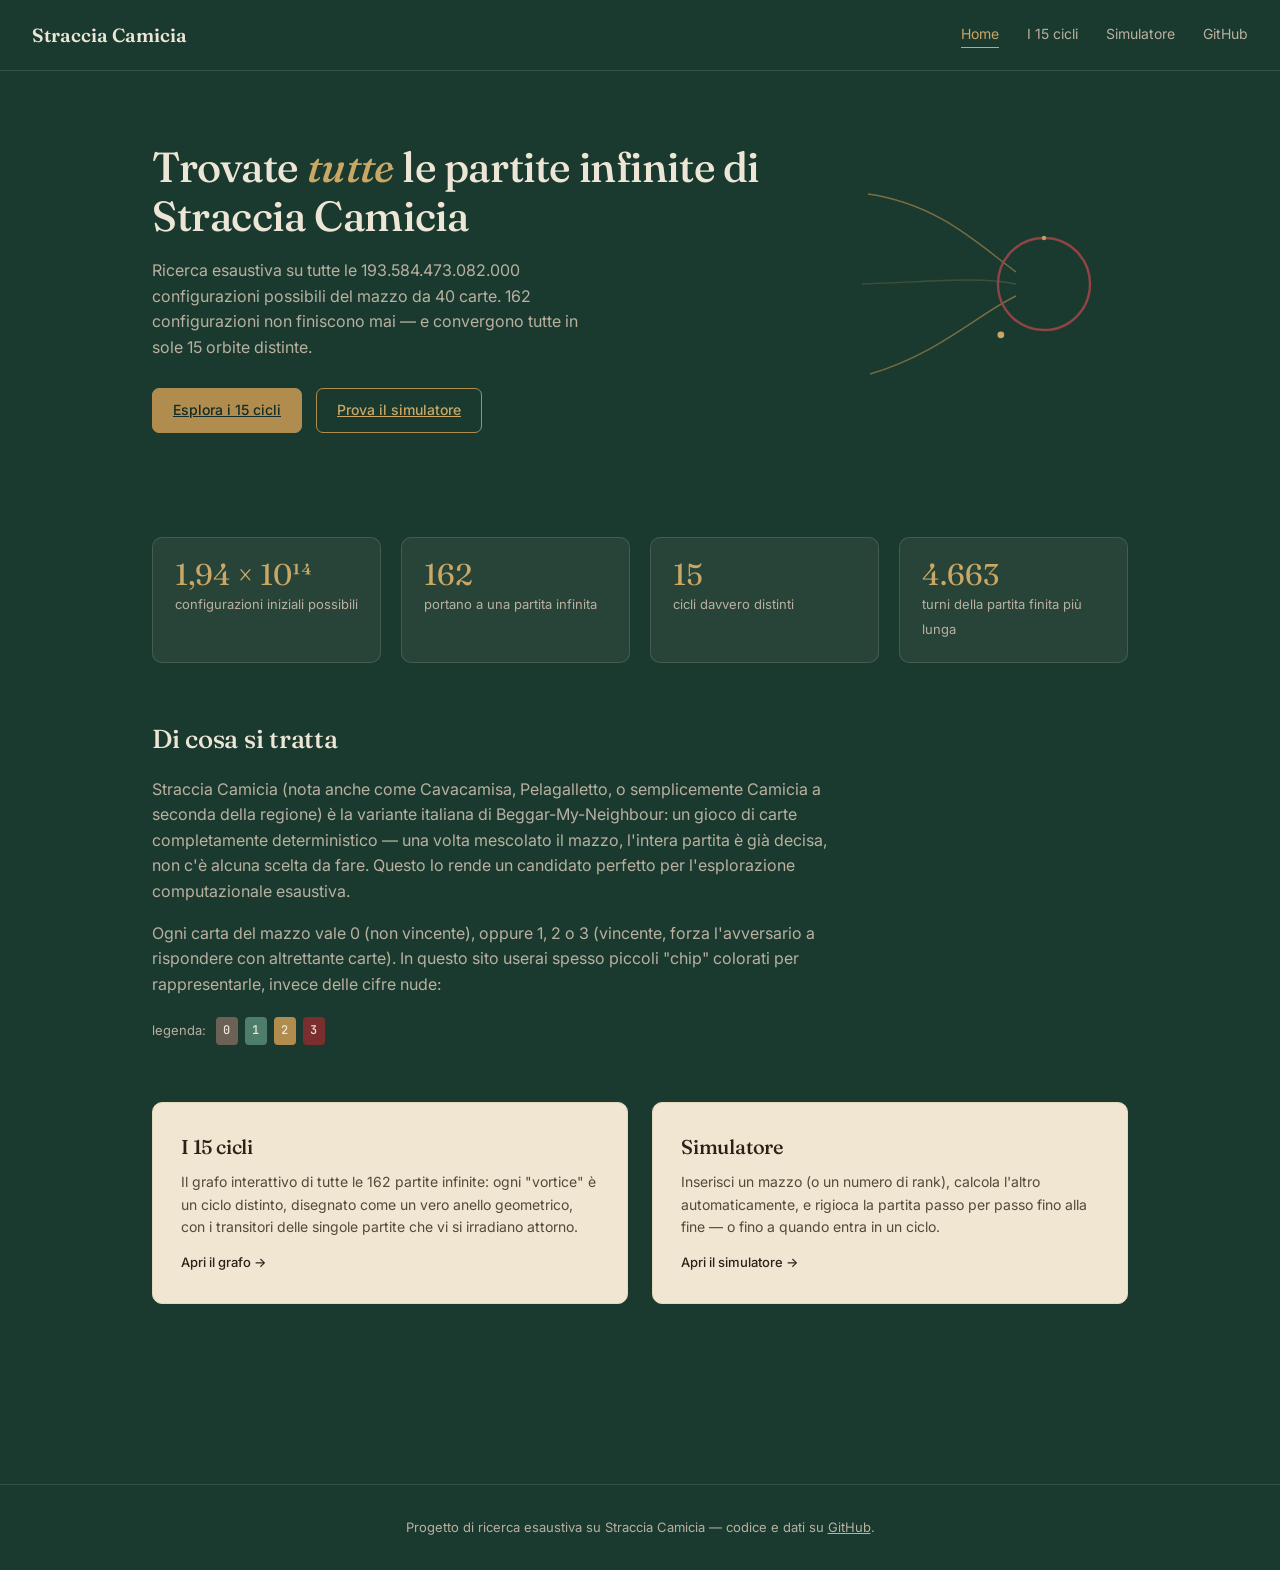
==== docs/index.html @ 40fefd74 "rename directory, edit graph description" ====
<!DOCTYPE html>
<html lang="it">
<head>
<meta charset="UTF-8">
<meta name="viewport" content="width=device-width, initial-scale=1">
<title>Straccia Camicia — tutte le partite infinite</title>
<link rel="stylesheet" href="css/style.css">
<style>
    .hero {
        display: flex;
        align-items: center;
        gap: 48px;
        padding: 72px 0 56px;
        flex-wrap: wrap;
    }
    .hero-text { flex: 1; min-width: 320px; }
    .hero-text h1 {
        font-size: 42px;
        line-height: 1.15;
        margin-bottom: 18px;
    }
    .hero-text h1 em { font-style: italic; color: var(--brass-bright); }
    .hero-text p { color: var(--cream-dim); font-size: 16px; max-width: 46ch; }
    .hero-cta { display: flex; gap: 14px; margin-top: 28px; flex-wrap: wrap; }

    .hero-viz { flex-shrink: 0; }

    .stats-row {
        display: grid;
        grid-template-columns: repeat(auto-fit, minmax(180px, 1fr));
        gap: 20px;
        margin: 48px 0;
    }
    .stat-card {
        background: rgba(240, 230, 210, 0.06);
        border: 1px solid rgba(240, 230, 210, 0.14);
        border-radius: 10px;
        padding: 20px 22px;
    }
    .stat-card .num {
        font-family: var(--font-display);
        font-size: 30px;
        color: var(--brass-bright);
        display: block;
        line-height: 1.1;
    }
    .stat-card .label {
        font-size: 13px;
        color: var(--cream-dim);
        margin-top: 6px;
    }

    section.intro { margin: 56px 0; }
    section.intro h2 { font-size: 26px; margin-bottom: 16px; }
    section.intro p { color: var(--cream-dim); max-width: 68ch; }

    .card-grid {
        display: grid;
        grid-template-columns: repeat(auto-fit, minmax(280px, 1fr));
        gap: 24px;
        margin: 40px 0;
    }
    .nav-card {
        text-decoration: none;
        display: block;
    }
    .nav-card h3 { margin-bottom: 8px; font-size: 20px; }
    .nav-card p { font-size: 14px; margin: 0; }
    .nav-card .go { font-size: 13px; font-weight: 500; margin-top: 14px; display: inline-block; }

    .legend-row { display: flex; gap: 4px; align-items: center; margin: 18px 0 6px; flex-wrap: wrap; }
    .legend-row .legend-label { font-size: 13px; color: var(--cream-dim); margin-right: 4px; }
</style>
</head>
<body>

<header class="site-header">
    <a href="index.html" class="brand">Straccia Camicia</a>
    <nav>
        <a href="index.html" class="active">Home</a>
        <a href="cicli.html">I 15 cicli</a>
        <a href="simulatore.html">Simulatore</a>
        <a href="https://github.com/" target="_blank" rel="noopener">GitHub</a>
    </nav>
</header>

<main>

<section class="hero">
    <div class="hero-text">
        <h1>Trovate <em>tutte</em> le partite infinite di Straccia Camicia</h1>
        <p>
            Ricerca esaustiva su tutte le 193.584.473.082.000 configurazioni
            possibili del mazzo da 40 carte. 162 configurazioni non finiscono
            mai — e convergono tutte in sole 15 orbite distinte.
        </p>
        <div class="hero-cta">
            <a class="btn primary" href="cicli.html">Esplora i 15 cicli</a>
            <a class="btn" href="simulatore.html">Prova il simulatore</a>
        </div>
    </div>
    <div class="hero-viz">
        <svg width="280" height="240" viewBox="0 0 280 240" role="img" aria-label="Diagramma stilizzato di traiettorie che convergono in un ciclo">
            <title>Traiettorie che confluiscono in un ciclo</title>
            <g fill="none" stroke="var(--brass)" stroke-width="1.4" opacity="0.75">
                <path d="M20,30 C90,40 130,80 168,108">
                    <animate attributeName="opacity" values="0.35;0.85;0.35" dur="4.5s" repeatCount="indefinite" />
                </path>
                <path d="M14,120 C80,118 130,112 168,120">
                    <animate attributeName="opacity" values="0.85;0.35;0.85" dur="4.5s" repeatCount="indefinite" />
                </path>
                <path d="M22,210 C90,190 130,150 168,132">
                    <animate attributeName="opacity" values="0.5;0.9;0.5" dur="5.5s" repeatCount="indefinite" />
                </path>
            </g>
            <circle cx="196" cy="120" r="46" fill="none" stroke="var(--burgundy-bright)" stroke-width="2.4" opacity="0.9"/>
            <circle cx="196" cy="120" r="3.4" fill="var(--brass-bright)">
                <animateMotion dur="6s" repeatCount="indefinite"
                    path="M 30,0 A 46,46 0 1 1 -30,0 A 46,46 0 1 1 30,0" />
            </circle>
            <g transform="translate(196,120)" fill="var(--brass-bright)" opacity="0.9">
                <circle cx="0" cy="-46" r="2.2"/>
            </g>
        </svg>
    </div>
</section>

<div class="stats-row">
    <div class="stat-card"><span class="num">1,94 × 10¹⁴</span><span class="label">configurazioni iniziali possibili</span></div>
    <div class="stat-card"><span class="num">162</span><span class="label">portano a una partita infinita</span></div>
    <div class="stat-card"><span class="num">15</span><span class="label">cicli davvero distinti</span></div>
    <div class="stat-card"><span class="num">4.663</span><span class="label">turni della partita finita più lunga</span></div>
</div>

<section class="intro">
    <h2>Di cosa si tratta</h2>
    <p>
        Straccia Camicia (nota anche come Cavacamisa, Pelagalletto, o
        semplicemente Camicia a seconda della regione) è la variante italiana
        di Beggar-My-Neighbour: un gioco di carte completamente deterministico
        — una volta mescolato il mazzo, l'intera partita è già decisa, non
        c'è alcuna scelta da fare. Questo lo rende un candidato perfetto per
        l'esplorazione computazionale esaustiva.
    </p>
    <p>
        Ogni carta del mazzo vale 0 (non vincente), oppure 1, 2 o 3 (vincente,
        forza l'avversario a rispondere con altrettante carte). In questo sito
        userai spesso piccoli "chip" colorati per rappresentarle, invece delle
        cifre nude:
    </p>
    <div class="legend-row">
        <span class="legend-label">legenda:</span>
        <span class="card-chip" data-v="0">0</span>
        <span class="card-chip" data-v="1">1</span>
        <span class="card-chip" data-v="2">2</span>
        <span class="card-chip" data-v="3">3</span>
    </div>
</section>

<div class="card-grid">
    <a class="nav-card paper-panel" href="cicli.html">
        <h3>I 15 cicli</h3>
        <p class="ink-soft">
            Il grafo interattivo di tutte le 162 partite infinite: ogni
            "vortice" è un ciclo distinto, disegnato come un vero anello
            geometrico, con i transitori delle singole partite che vi si
            irradiano attorno.
        </p>
        <span class="go">Apri il grafo →</span>
    </a>
    <a class="nav-card paper-panel" href="simulatore.html">
        <h3>Simulatore</h3>
        <p class="ink-soft">
            Inserisci un mazzo (o un numero di rank), calcola l'altro
            automaticamente, e rigioca la partita passo per passo fino alla
            fine — o fino a quando entra in un ciclo.
        </p>
        <span class="go">Apri il simulatore →</span>
    </a>
</div>

</main>

<footer class="site-footer">
    Progetto di ricerca esaustiva su Straccia Camicia — codice e dati su
    <a href="https://github.com/" target="_blank" rel="noopener">GitHub</a>.
</footer>

</body>
</html>
---- docs/css/style.css ----
/* style.css — sistema di design condiviso per il sito Straccia Camicia */

@import url('https://fonts.googleapis.com/css2?family=Fraunces:opsz,wght@9..144,400;9..144,500;9..144,600&family=Inter:wght@400;500;600&family=JetBrains+Mono:wght@400;500&display=swap');

:root {
    --felt: #1b3a2f;
    --felt-deep: #142c23;
    --paper: #f0e6d2;
    --paper-dim: #e4d8bd;
    --ink: #2a2118;
    --ink-soft: #55493a;
    --brass: #b08d4f;
    --brass-bright: #c9a765;
    --burgundy: #7a2e2e;
    --burgundy-bright: #9c4646;
    --cream: #ede6d6;
    --cream-dim: #b9b0a0;

    --font-display: 'Fraunces', Georgia, serif;
    --font-body: 'Inter', -apple-system, BlinkMacSystemFont, sans-serif;
    --font-mono: 'JetBrains Mono', Consolas, monospace;

    /* colori dei valori di carta (elemento firma del sito) */
    --card-0: #6b6255;
    --card-1: #4f7d6b;
    --card-2: #b08d4f;
    --card-3: #7a2e2e;
}

* { box-sizing: border-box; }

html { scroll-behavior: smooth; }

body {
    margin: 0;
    background: var(--felt);
    color: var(--cream);
    font-family: var(--font-body);
    line-height: 1.6;
}

@media (prefers-reduced-motion: reduce) {
    html { scroll-behavior: auto; }
    * { animation-duration: 0.001ms !important; transition-duration: 0.001ms !important; }
}

a { color: var(--brass-bright); }
a:hover { color: var(--cream); }

h1, h2, h3 {
    font-family: var(--font-display);
    font-weight: 500;
    letter-spacing: -0.01em;
    margin: 0;
}

.mono { font-family: var(--font-mono); }

/* --- Struttura di pagina --- */

.site-header {
    display: flex;
    align-items: center;
    justify-content: space-between;
    padding: 20px 32px;
    border-bottom: 1px solid rgba(240, 230, 210, 0.12);
}

.site-header .brand {
    font-family: var(--font-display);
    font-size: 19px;
    font-weight: 600;
    color: var(--cream);
    text-decoration: none;
}

.site-header nav {
    display: flex;
    gap: 28px;
}

.site-header nav a {
    font-size: 14px;
    text-decoration: none;
    color: var(--cream-dim);
    border-bottom: 1px solid transparent;
    padding-bottom: 2px;
    transition: color 0.15s, border-color 0.15s;
}

.site-header nav a:hover,
.site-header nav a.active {
    color: var(--brass-bright);
    border-bottom-color: var(--brass-bright);
}

main { max-width: 1040px; margin: 0 auto; padding: 0 32px 80px; }

.site-footer {
    text-align: center;
    padding: 32px;
    font-size: 13px;
    color: var(--cream-dim);
    border-top: 1px solid rgba(240, 230, 210, 0.12);
    margin-top: 60px;
}
.site-footer a { color: var(--cream-dim); }

/* --- Pannelli in stile "carta" --- */

.paper-panel {
    background: var(--paper);
    color: var(--ink);
    border-radius: 10px;
    border: 1px solid var(--paper-dim);
    padding: 28px;
}

.paper-panel h2, .paper-panel h3 { color: var(--ink); }
.paper-panel .ink-soft { color: var(--ink-soft); }
.paper-panel a { color: var(--burgundy); }
.paper-panel a:hover { color: var(--ink); }

/* --- Focus da tastiera visibile, ovunque --- */
:focus-visible {
    outline: 2px solid var(--brass-bright);
    outline-offset: 2px;
}

/* --- Bottoni --- */

button, .btn {
    font-family: var(--font-body);
    font-size: 14px;
    font-weight: 500;
    padding: 10px 20px;
    border-radius: 7px;
    border: 1px solid var(--brass);
    background: transparent;
    color: var(--brass-bright);
    cursor: pointer;
    transition: background 0.15s, color 0.15s;
}
button:hover, .btn:hover { background: var(--brass); color: var(--felt-deep); }
button:disabled { opacity: 0.4; cursor: not-allowed; }

button.primary, .btn.primary {
    background: var(--brass);
    color: var(--felt-deep);
}
button.primary:hover { background: var(--brass-bright); }

/* --- Chip carta (elemento firma): ogni valore 0-3 diventa un piccolo
   simbolo colorato e distinto, mai una cifra nuda --- */

.card-chip {
    display: inline-flex;
    align-items: center;
    justify-content: center;
    width: 22px;
    height: 28px;
    border-radius: 4px;
    font-family: var(--font-mono);
    font-size: 12px;
    font-weight: 500;
    color: var(--cream);
    margin: 1.5px;
    flex-shrink: 0;
}
.card-chip[data-v="0"] { background: var(--card-0); }
.card-chip[data-v="1"] { background: var(--card-1); }
.card-chip[data-v="2"] { background: var(--card-2); }
.card-chip[data-v="3"] { background: var(--card-3); }

.hand-row {
    display: flex;
    flex-wrap: wrap;
    gap: 0;
    align-items: center;
}

/* --- Input testuali --- */

input[type="text"], input[type="number"] {
    font-family: var(--font-mono);
    font-size: 14px;
    padding: 9px 12px;
    border-radius: 6px;
    border: 1px solid var(--ink-soft);
    background: #fff;
    color: var(--ink);
    width: 100%;
}
input:focus { outline: 2px solid var(--burgundy); outline-offset: 1px; }

label {
    display: block;
    font-size: 13px;
    font-weight: 500;
    margin-bottom: 6px;
    color: var(--ink-soft);
}
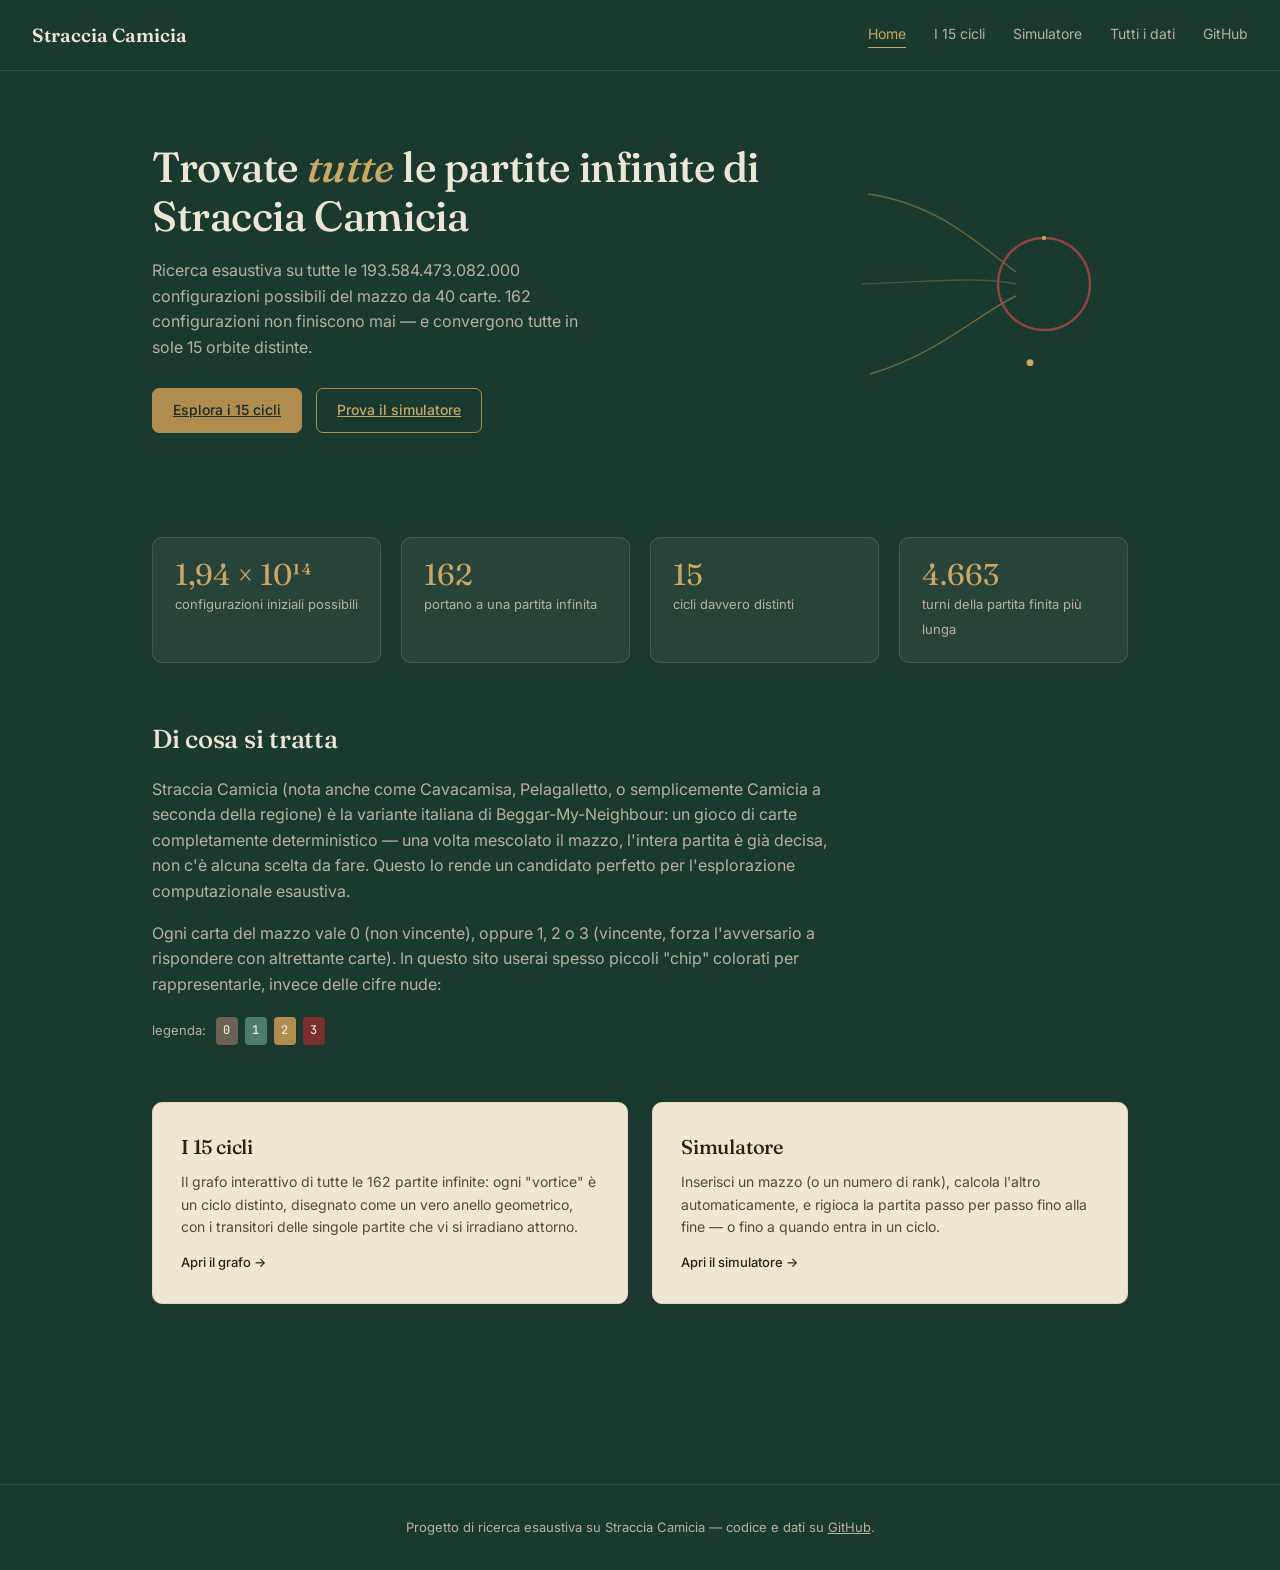
==== commit 62a32baa: "added data table section (all cycles and long matches)" ====
--- a/docs/index.html
+++ b/docs/index.html
@@ -80,6 +80,7 @@
         <a href="index.html" class="active">Home</a>
         <a href="cicli.html">I 15 cicli</a>
         <a href="simulatore.html">Simulatore</a>
+        <a href="dati.html">Tutti i dati</a>
         <a href="https://github.com/" target="_blank" rel="noopener">GitHub</a>
     </nav>
 </header>
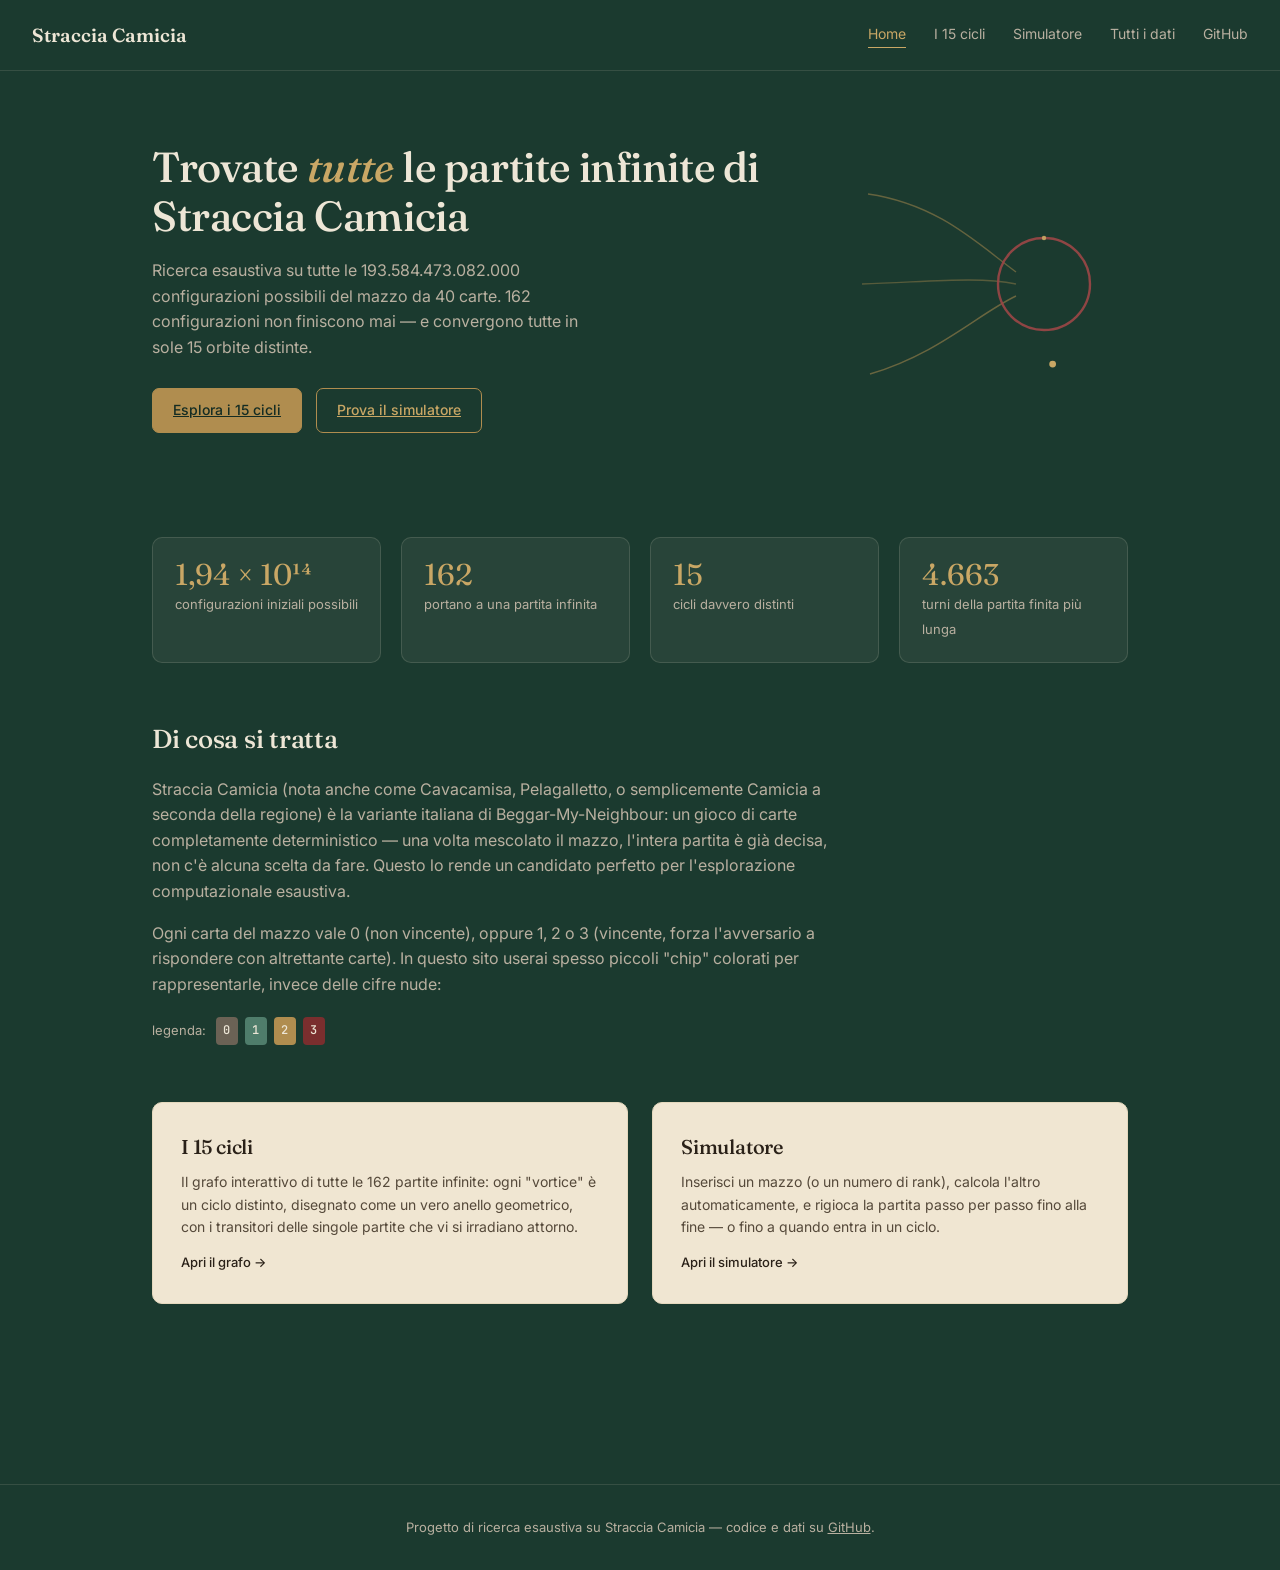
==== commit 6efe8573: "optimized menu for mobile. select nodes and enabled copy-paste on graph" ====
--- a/docs/index.html
+++ b/docs/index.html
@@ -76,6 +76,8 @@
 
 <header class="site-header">
     <a href="index.html" class="brand">Straccia Camicia</a>
+    <input type="checkbox" id="nav-toggle" class="nav-toggle-checkbox">
+    <label for="nav-toggle" class="nav-toggle-label" aria-label="Apri il menu">☰</label>
     <nav>
         <a href="index.html" class="active">Home</a>
         <a href="cicli.html">I 15 cicli</a>
--- a/docs/css/style.css
+++ b/docs/css/style.css
@@ -64,6 +64,7 @@
     justify-content: space-between;
     padding: 20px 32px;
     border-bottom: 1px solid rgba(240, 230, 210, 0.12);
+    position: relative;
 }
 
 .site-header .brand {
@@ -92,6 +93,53 @@
 .site-header nav a.active {
     color: var(--brass-bright);
     border-bottom-color: var(--brass-bright);
+}
+
+/* Checkbox nascosto che pilota l'apertura/chiusura del menu su schermi
+   stretti (nessun JavaScript necessario: e' una semplice casella che
+   controlliamo via CSS con l'etichetta cliccabile e i selettori "~"). */
+.nav-toggle-checkbox {
+    display: none;
+}
+
+.nav-toggle-label {
+    display: none;
+    font-size: 24px;
+    line-height: 1;
+    color: var(--cream);
+    cursor: pointer;
+    padding: 4px 8px;
+    user-select: none;
+}
+
+@media (max-width: 720px) {
+    .nav-toggle-label { display: block; }
+
+    .site-header nav {
+        display: none;
+        position: absolute;
+        top: 100%;
+        left: 0;
+        right: 0;
+        flex-direction: column;
+        gap: 4px;
+        background: var(--felt-deep);
+        padding: 12px 24px 20px;
+        border-bottom: 1px solid rgba(240, 230, 210, 0.12);
+        box-shadow: 0 8px 16px rgba(0,0,0,0.25);
+        z-index: 20;
+    }
+
+    .nav-toggle-checkbox:checked ~ nav {
+        display: flex;
+    }
+
+    .site-header nav a {
+        padding: 12px 4px;
+        border-bottom: 1px solid rgba(240, 230, 210, 0.08);
+        font-size: 15px;
+    }
+    .site-header nav a:last-child { border-bottom: none; }
 }
 
 main { max-width: 1040px; margin: 0 auto; padding: 0 32px 80px; }
